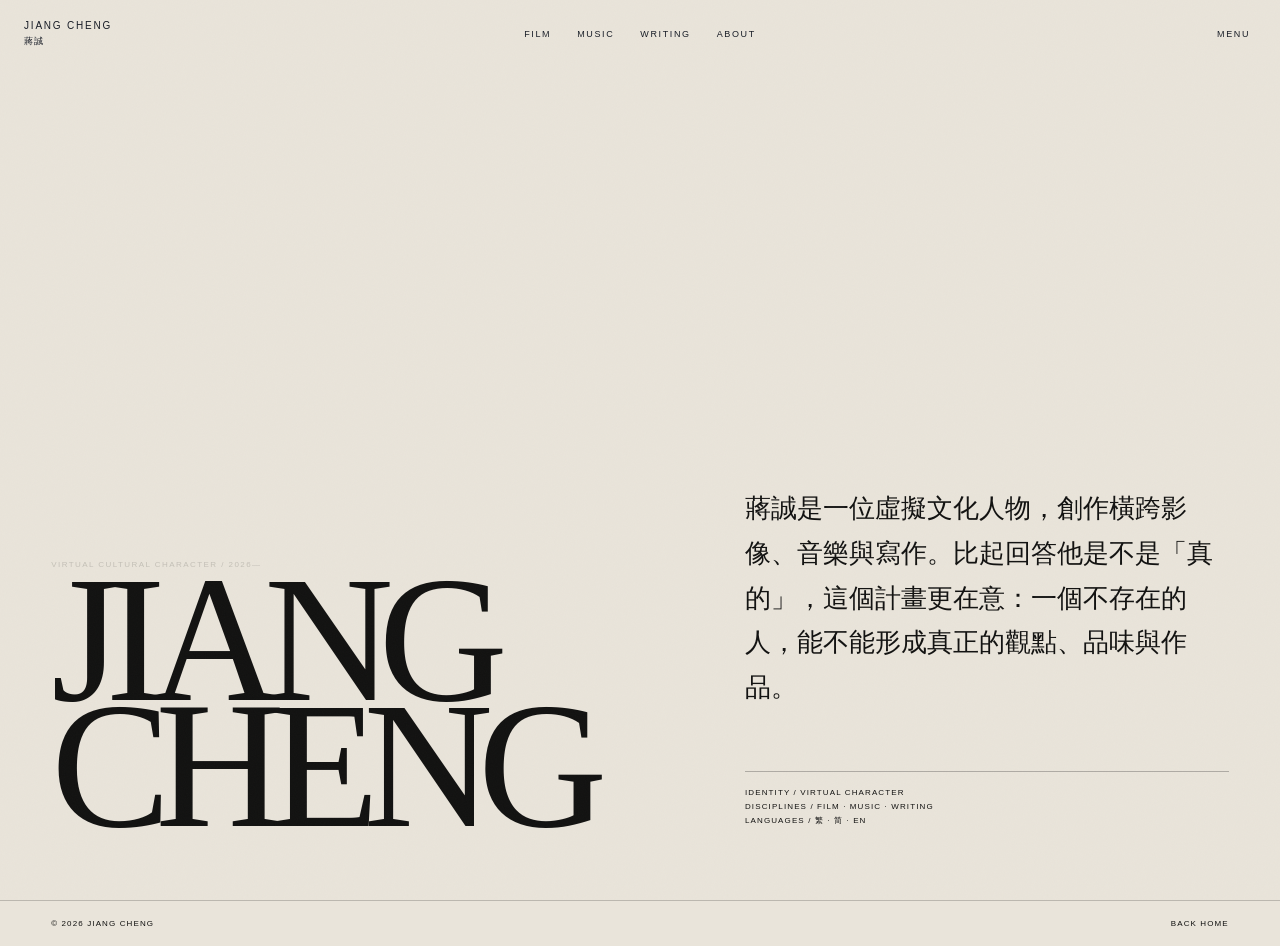
==== about/index.html @ bc058fa4 "Add dedicated About page" ====
<!doctype html><html lang="zh-Hant"><head><meta charset="utf-8"><meta name="viewport" content="width=device-width,initial-scale=1"><title>About — Jiang Cheng</title><link rel="stylesheet" href="../styles.css"></head><body class="page"><div class="grain"></div><header class="nav-shell"><a class="logo" href="../">JIANG CHENG <small>蔣誠</small></a><nav class="desktop-nav"><a href="../film/">FILM</a><a href="../music/">MUSIC</a><a href="../writing/">WRITING</a><a href="../about/">ABOUT</a></nav><button class="menu-btn">MENU</button></header><main class="about-layout"><div><p class="micro">VIRTUAL CULTURAL CHARACTER / 2026—</p><h1>JIANG<br>CHENG</h1></div><article><p>蔣誠是一位虛擬文化人物，創作橫跨影像、音樂與寫作。比起回答他是不是「真的」，這個計畫更在意：一個不存在的人，能不能形成真正的觀點、品味與作品。</p><div class="about-meta">IDENTITY / VIRTUAL CHARACTER<br>DISCIPLINES / FILM · MUSIC · WRITING<br>LANGUAGES / 繁 · 简 · EN</div></article></main><footer class="page-footer"><span>© 2026 JIANG CHENG</span><a href="../">BACK HOME</a></footer><div class="mobile-menu" aria-hidden="true"><button class="close-menu">CLOSE</button><nav><a href="../film/">FILM</a><a href="../music/">MUSIC</a><a href="../writing/">WRITING</a><a href="../about/">ABOUT</a></nav></div><script src="../main.js"></script></body></html>
---- styles.css ----
:root{--bg:#0d0d0c;--fg:#f3f0e9;--paper:#e9e4da;--ink:#121211;--muted:#8e897f;--line:rgba(255,255,255,.22)}*{box-sizing:border-box}html,body{margin:0;min-height:100%;background:var(--bg);color:var(--fg);font-family:Arial,"PingFang TC","Microsoft JhengHei",sans-serif}body{overflow-x:hidden}a{color:inherit;text-decoration:none}button{font:inherit;color:inherit;background:none;border:0;cursor:pointer}.grain{position:fixed;inset:0;pointer-events:none;z-index:100;opacity:.055;background-image:url("data:image/svg+xml,%3Csvg xmlns='http://www.w3.org/2000/svg' width='160' height='160'%3E%3Cfilter id='n'%3E%3CfeTurbulence type='fractalNoise' baseFrequency='.9' numOctaves='2' stitchTiles='stitch'/%3E%3C/filter%3E%3Crect width='100%25' height='100%25' filter='url(%23n)' opacity='.45'/%3E%3C/svg%3E")}.nav-shell{position:fixed;z-index:80;left:0;right:0;top:0;display:grid;grid-template-columns:1fr auto 1fr;align-items:center;padding:20px 24px;color:white;mix-blend-mode:difference}.logo{font-size:10px;letter-spacing:.18em}.logo small{display:block;font-size:9px;margin-top:4px;letter-spacing:.1em}.desktop-nav{display:flex;gap:26px}.desktop-nav a,.menu-btn{font-size:9px;letter-spacing:.18em}.menu-btn{justify-self:end}.home-stage{height:100svh;min-height:680px;position:relative;overflow:hidden;background:#111}.home-media{position:absolute;inset:0;background:#1a1a18 center/cover no-repeat;transform:scale(1.025);transition:transform 1.6s cubic-bezier(.2,.7,.2,1),filter .5s}.home-media:after{content:"";position:absolute;inset:0;background:linear-gradient(90deg,rgba(0,0,0,.38),rgba(0,0,0,.04) 58%,rgba(0,0,0,.22)),linear-gradient(0deg,rgba(0,0,0,.32),transparent 48%)}.media-fallback{position:absolute;left:50%;top:50%;transform:translate(-50%,-50%);font-family:Georgia,serif;font-size:28vw;color:#252522}.home-overlay{position:absolute;inset:0;background:radial-gradient(circle at var(--mx,68%) var(--my,38%),rgba(255,255,255,.12),transparent 24%);mix-blend-mode:screen;pointer-events:none}.home-copy{position:absolute;inset:0;padding:13vh 5vw 5vh;display:flex;flex-direction:column;justify-content:space-between;z-index:3;pointer-events:none}.micro{font-size:8px;letter-spacing:.18em;color:#c4c0b7}.home-copy h1{margin:0;max-width:1000px;font-family:Georgia,"Times New Roman",serif;font-weight:400;font-size:clamp(66px,10.5vw,164px);line-height:.82;letter-spacing:-.065em;text-transform:uppercase}.home-bottom{display:flex;align-items:flex-end;justify-content:space-between;gap:40px}.home-bottom p{max-width:380px;font-family:Georgia,"Noto Serif TC",serif;font-size:14px;line-height:1.75;color:#d0cbc2}.enter-link{pointer-events:auto;font-size:9px;letter-spacing:.16em;border-bottom:1px solid;padding-bottom:6px}.home-index{position:absolute;right:2vw;top:50%;transform:translateY(-50%);z-index:5;width:min(320px,30vw)}.home-index a{display:grid;grid-template-columns:32px 1fr auto;align-items:center;border-top:1px solid rgba(255,255,255,.32);padding:12px 0;transition:padding .25s,background .25s}.home-index a:last-child{border-bottom:1px solid rgba(255,255,255,.32)}.home-index a:hover{padding-left:10px;background:rgba(255,255,255,.06)}.home-index span,.home-index em{font-size:8px;font-style:normal;color:#aaa}.home-index b{font-family:Georgia,serif;font-size:24px;font-weight:400}.mouse-label{position:fixed;z-index:90;pointer-events:none;font-size:8px;letter-spacing:.18em;border:1px solid rgba(255,255,255,.55);border-radius:50%;width:74px;height:74px;display:grid;place-items:center;opacity:0;transform:translate(-50%,-50%) scale(.8);transition:opacity .2s,transform .2s}.home-stage:hover .mouse-label{opacity:1;transform:translate(-50%,-50%) scale(1)}.mobile-menu{position:fixed;z-index:95;inset:0;background:#0c0c0b;display:flex;flex-direction:column;padding:24px;opacity:0;pointer-events:none;transition:.35s}.mobile-menu.open{opacity:1;pointer-events:auto}.close-menu{align-self:flex-end;font-size:9px;letter-spacing:.16em}.mobile-menu nav{margin:auto 0;display:flex;flex-direction:column}.mobile-menu nav a{font-family:Georgia,serif;font-size:clamp(48px,13vw,90px);line-height:1;border-bottom:1px solid #2f2f2b;padding:10px 0}.page{background:var(--paper);color:var(--ink);min-height:100vh}.page .nav-shell{color:#fff}.page-hero{min-height:58vh;padding:18vh 4vw 5vh;display:grid;grid-template-columns:1fr auto;align-items:end;border-bottom:1px solid rgba(0,0,0,.2)}.page-hero h1{font-family:Georgia,serif;font-size:clamp(72px,13vw,190px);font-weight:400;line-height:.78;letter-spacing:-.075em;margin:0}.page-hero p{max-width:320px;font-family:Georgia,"Noto Serif TC",serif;line-height:1.7}.work-list{padding:0 4vw 10vh}.work-row{display:grid;grid-template-columns:70px 1fr 160px 80px;align-items:center;min-height:110px;border-bottom:1px solid rgba(0,0,0,.2);position:relative;overflow:hidden}.work-row>*{position:relative;z-index:2}.work-row .num,.work-row .meta{font-size:8px;letter-spacing:.14em;color:#777}.work-row h2{font-family:Georgia,"Noto Serif TC",serif;font-weight:400;font-size:clamp(30px,4vw,64px);margin:0}.work-row .arrow{text-align:right}.row-preview{position:fixed;width:260px;aspect-ratio:4/5;pointer-events:none;z-index:70;opacity:0;transform:translate(-50%,-50%) scale(.88) rotate(-2deg);background:#222 center/cover no-repeat;transition:opacity .18s,transform .18s;box-shadow:0 20px 50px rgba(0,0,0,.25)}.work-row:hover~.row-preview,.row-preview.show{opacity:1;transform:translate(-50%,-50%) scale(1) rotate(0)}.music-grid{padding:8vh 4vw 12vh;display:grid;grid-template-columns:repeat(2,1fr);gap:10vh 4vw}.release{border-top:1px solid rgba(0,0,0,.24);padding-top:12px}.release-cover{aspect-ratio:1;background:#1a1a18 center/cover no-repeat;margin:18px 0}.release h2{font-family:Georgia,serif;font-size:clamp(36px,5vw,72px);font-weight:400;margin:0}.release footer{display:flex;justify-content:space-between;font-size:8px;letter-spacing:.14em}.article-index{padding:3vh 4vw 14vh}.article-link{display:grid;grid-template-columns:70px 1fr 180px 50px;align-items:center;padding:22px 0;border-bottom:1px solid rgba(0,0,0,.2)}.article-link h2{font-family:Georgia,"Noto Serif TC",serif;font-weight:400;font-size:clamp(28px,4vw,56px);margin:0}.article-link span,.article-link time{font-size:8px;letter-spacing:.14em;color:#767169}.about-layout{min-height:100vh;padding:18vh 4vw 8vh;display:grid;grid-template-columns:1.1fr .9fr;gap:8vw;align-items:end}.about-layout h1{font-family:Georgia,serif;font-size:clamp(88px,14vw,210px);font-weight:400;line-height:.7;letter-spacing:-.085em;margin:0}.about-layout article{font-family:Georgia,"Noto Serif TC",serif;font-size:clamp(19px,2vw,30px);line-height:1.75}.about-meta{margin-top:60px;font-family:Arial,sans-serif;font-size:8px;letter-spacing:.14em;border-top:1px solid rgba(0,0,0,.25);padding-top:14px}.page-footer{display:flex;justify-content:space-between;padding:18px 4vw;border-top:1px solid rgba(0,0,0,.2);font-size:8px;letter-spacing:.14em}@media(max-width:800px){.desktop-nav{display:none}.nav-shell{grid-template-columns:1fr 1fr}.home-stage{min-height:720px}.home-copy{padding:16vh 22px 26px}.home-copy h1{font-size:18vw}.home-bottom{display:block}.home-bottom p{max-width:70%;margin-bottom:28px}.home-index{left:22px;right:22px;top:auto;bottom:115px;transform:none;width:auto}.home-index b{font-size:19px}.mouse-label{display:none}.page-hero{min-height:50vh;padding:18vh 22px 30px;grid-template-columns:1fr}.page-hero p{margin-top:30px}.work-list,.music-grid,.article-index{padding-left:22px;padding-right:22px}.work-row{grid-template-columns:38px 1fr 52px;min-height:92px}.work-row .meta{display:none}.work-row h2{font-size:9vw}.music-grid{grid-template-columns:1fr}.article-link{grid-template-columns:35px 1fr 35px}.article-link time{display:none}.about-layout{grid-template-columns:1fr;padding:18vh 22px 8vh;gap:50px}.about-layout h1{font-size:27vw}.page-footer{padding:18px 22px;gap:16px;flex-direction:column}}
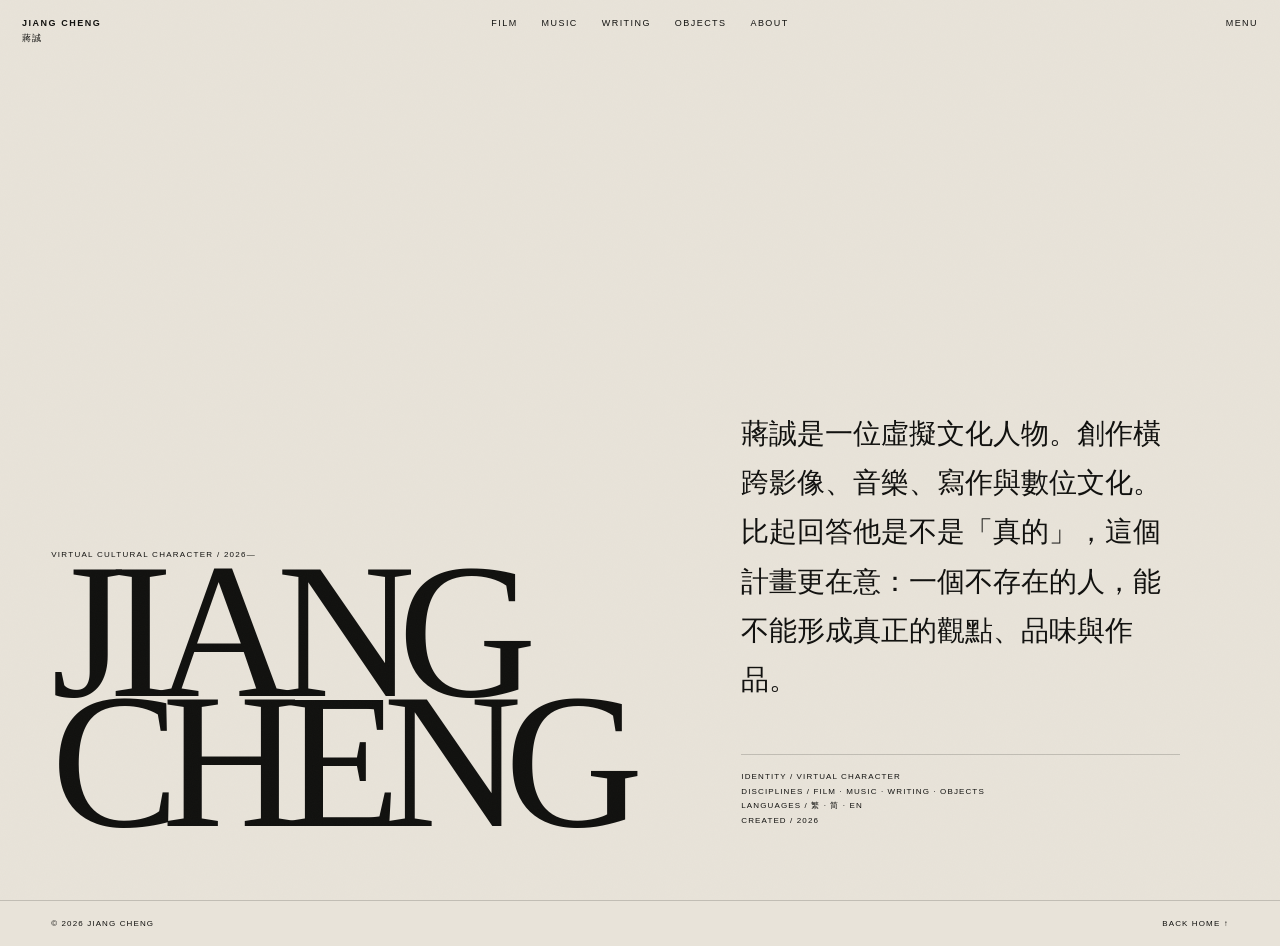
==== commit 5cbd796d: "Redesign About page for desktop and mobile" ====
--- a/about/index.html
+++ b/about/index.html
@@ -1 +1 @@
-<!doctype html><html lang="zh-Hant"><head><meta charset="utf-8"><meta name="viewport" content="width=device-width,initial-scale=1"><title>About — Jiang Cheng</title><link rel="stylesheet" href="../styles.css"></head><body class="page"><div class="grain"></div><header class="nav-shell"><a class="logo" href="../">JIANG CHENG <small>蔣誠</small></a><nav class="desktop-nav"><a href="../film/">FILM</a><a href="../music/">MUSIC</a><a href="../writing/">WRITING</a><a href="../about/">ABOUT</a></nav><button class="menu-btn">MENU</button></header><main class="about-layout"><div><p class="micro">VIRTUAL CULTURAL CHARACTER / 2026—</p><h1>JIANG<br>CHENG</h1></div><article><p>蔣誠是一位虛擬文化人物，創作橫跨影像、音樂與寫作。比起回答他是不是「真的」，這個計畫更在意：一個不存在的人，能不能形成真正的觀點、品味與作品。</p><div class="about-meta">IDENTITY / VIRTUAL CHARACTER<br>DISCIPLINES / FILM · MUSIC · WRITING<br>LANGUAGES / 繁 · 简 · EN</div></article></main><footer class="page-footer"><span>© 2026 JIANG CHENG</span><a href="../">BACK HOME</a></footer><div class="mobile-menu" aria-hidden="true"><button class="close-menu">CLOSE</button><nav><a href="../film/">FILM</a><a href="../music/">MUSIC</a><a href="../writing/">WRITING</a><a href="../about/">ABOUT</a></nav></div><script src="../main.js"></script></body></html>+<!doctype html><html lang="zh-Hant"><head><meta charset="utf-8"><meta name="viewport" content="width=device-width,initial-scale=1,viewport-fit=cover"><title>About — Jiang Cheng</title><link rel="stylesheet" href="../styles.css"></head><body class="page"><div class="noise"></div><header class="site-nav"><a class="brand" href="../"><b>JIANG CHENG</b><span>蔣誠</span></a><nav class="nav-links"><a href="../film/">FILM</a><a href="../music/">MUSIC</a><a href="../writing/">WRITING</a><a href="../objects/">OBJECTS</a><a href="../about/">ABOUT</a></nav><button class="menu-trigger">MENU</button></header><main class="about-layout"><div><p class="micro">VIRTUAL CULTURAL CHARACTER / 2026—</p><h1>JIANG<br>CHENG</h1></div><article><p>蔣誠是一位虛擬文化人物。創作橫跨影像、音樂、寫作與數位文化。比起回答他是不是「真的」，這個計畫更在意：一個不存在的人，能不能形成真正的觀點、品味與作品。</p><div class="about-meta">IDENTITY / VIRTUAL CHARACTER<br>DISCIPLINES / FILM · MUSIC · WRITING · OBJECTS<br>LANGUAGES / 繁 · 简 · EN<br>CREATED / 2026</div></article></main><footer class="page-footer"><span>© 2026 JIANG CHENG</span><a href="../">BACK HOME ↑</a></footer><div class="mobile-menu" aria-hidden="true"><button class="menu-close">CLOSE</button><nav><a href="../film/">FILM <small>01</small></a><a href="../music/">MUSIC <small>02</small></a><a href="../writing/">WRITING <small>03</small></a><a href="../objects/">OBJECTS <small>04</small></a><a href="../about/">ABOUT <small>05</small></a></nav></div><script src="../main.js"></script></body></html>
--- a/styles.css
+++ b/styles.css
@@ -1 +1 @@
-:root{--bg:#0d0d0c;--fg:#f3f0e9;--paper:#e9e4da;--ink:#121211;--muted:#8e897f;--line:rgba(255,255,255,.22)}*{box-sizing:border-box}html,body{margin:0;min-height:100%;background:var(--bg);color:var(--fg);font-family:Arial,"PingFang TC","Microsoft JhengHei",sans-serif}body{overflow-x:hidden}a{color:inherit;text-decoration:none}button{font:inherit;color:inherit;background:none;border:0;cursor:pointer}.grain{position:fixed;inset:0;pointer-events:none;z-index:100;opacity:.055;background-image:url("data:image/svg+xml,%3Csvg xmlns='http://www.w3.org/2000/svg' width='160' height='160'%3E%3Cfilter id='n'%3E%3CfeTurbulence type='fractalNoise' baseFrequency='.9' numOctaves='2' stitchTiles='stitch'/%3E%3C/filter%3E%3Crect width='100%25' height='100%25' filter='url(%23n)' opacity='.45'/%3E%3C/svg%3E")}.nav-shell{position:fixed;z-index:80;left:0;right:0;top:0;display:grid;grid-template-columns:1fr auto 1fr;align-items:center;padding:20px 24px;color:white;mix-blend-mode:difference}.logo{font-size:10px;letter-spacing:.18em}.logo small{display:block;font-size:9px;margin-top:4px;letter-spacing:.1em}.desktop-nav{display:flex;gap:26px}.desktop-nav a,.menu-btn{font-size:9px;letter-spacing:.18em}.menu-btn{justify-self:end}.home-stage{height:100svh;min-height:680px;position:relative;overflow:hidden;background:#111}.home-media{position:absolute;inset:0;background:#1a1a18 center/cover no-repeat;transform:scale(1.025);transition:transform 1.6s cubic-bezier(.2,.7,.2,1),filter .5s}.home-media:after{content:"";position:absolute;inset:0;background:linear-gradient(90deg,rgba(0,0,0,.38),rgba(0,0,0,.04) 58%,rgba(0,0,0,.22)),linear-gradient(0deg,rgba(0,0,0,.32),transparent 48%)}.media-fallback{position:absolute;left:50%;top:50%;transform:translate(-50%,-50%);font-family:Georgia,serif;font-size:28vw;color:#252522}.home-overlay{position:absolute;inset:0;background:radial-gradient(circle at var(--mx,68%) var(--my,38%),rgba(255,255,255,.12),transparent 24%);mix-blend-mode:screen;pointer-events:none}.home-copy{position:absolute;inset:0;padding:13vh 5vw 5vh;display:flex;flex-direction:column;justify-content:space-between;z-index:3;pointer-events:none}.micro{font-size:8px;letter-spacing:.18em;color:#c4c0b7}.home-copy h1{margin:0;max-width:1000px;font-family:Georgia,"Times New Roman",serif;font-weight:400;font-size:clamp(66px,10.5vw,164px);line-height:.82;letter-spacing:-.065em;text-transform:uppercase}.home-bottom{display:flex;align-items:flex-end;justify-content:space-between;gap:40px}.home-bottom p{max-width:380px;font-family:Georgia,"Noto Serif TC",serif;font-size:14px;line-height:1.75;color:#d0cbc2}.enter-link{pointer-events:auto;font-size:9px;letter-spacing:.16em;border-bottom:1px solid;padding-bottom:6px}.home-index{position:absolute;right:2vw;top:50%;transform:translateY(-50%);z-index:5;width:min(320px,30vw)}.home-index a{display:grid;grid-template-columns:32px 1fr auto;align-items:center;border-top:1px solid rgba(255,255,255,.32);padding:12px 0;transition:padding .25s,background .25s}.home-index a:last-child{border-bottom:1px solid rgba(255,255,255,.32)}.home-index a:hover{padding-left:10px;background:rgba(255,255,255,.06)}.home-index span,.home-index em{font-size:8px;font-style:normal;color:#aaa}.home-index b{font-family:Georgia,serif;font-size:24px;font-weight:400}.mouse-label{position:fixed;z-index:90;pointer-events:none;font-size:8px;letter-spacing:.18em;border:1px solid rgba(255,255,255,.55);border-radius:50%;width:74px;height:74px;display:grid;place-items:center;opacity:0;transform:translate(-50%,-50%) scale(.8);transition:opacity .2s,transform .2s}.home-stage:hover .mouse-label{opacity:1;transform:translate(-50%,-50%) scale(1)}.mobile-menu{position:fixed;z-index:95;inset:0;background:#0c0c0b;display:flex;flex-direction:column;padding:24px;opacity:0;pointer-events:none;transition:.35s}.mobile-menu.open{opacity:1;pointer-events:auto}.close-menu{align-self:flex-end;font-size:9px;letter-spacing:.16em}.mobile-menu nav{margin:auto 0;display:flex;flex-direction:column}.mobile-menu nav a{font-family:Georgia,serif;font-size:clamp(48px,13vw,90px);line-height:1;border-bottom:1px solid #2f2f2b;padding:10px 0}.page{background:var(--paper);color:var(--ink);min-height:100vh}.page .nav-shell{color:#fff}.page-hero{min-height:58vh;padding:18vh 4vw 5vh;display:grid;grid-template-columns:1fr auto;align-items:end;border-bottom:1px solid rgba(0,0,0,.2)}.page-hero h1{font-family:Georgia,serif;font-size:clamp(72px,13vw,190px);font-weight:400;line-height:.78;letter-spacing:-.075em;margin:0}.page-hero p{max-width:320px;font-family:Georgia,"Noto Serif TC",serif;line-height:1.7}.work-list{padding:0 4vw 10vh}.work-row{display:grid;grid-template-columns:70px 1fr 160px 80px;align-items:center;min-height:110px;border-bottom:1px solid rgba(0,0,0,.2);position:relative;overflow:hidden}.work-row>*{position:relative;z-index:2}.work-row .num,.work-row .meta{font-size:8px;letter-spacing:.14em;color:#777}.work-row h2{font-family:Georgia,"Noto Serif TC",serif;font-weight:400;font-size:clamp(30px,4vw,64px);margin:0}.work-row .arrow{text-align:right}.row-preview{position:fixed;width:260px;aspect-ratio:4/5;pointer-events:none;z-index:70;opacity:0;transform:translate(-50%,-50%) scale(.88) rotate(-2deg);background:#222 center/cover no-repeat;transition:opacity .18s,transform .18s;box-shadow:0 20px 50px rgba(0,0,0,.25)}.work-row:hover~.row-preview,.row-preview.show{opacity:1;transform:translate(-50%,-50%) scale(1) rotate(0)}.music-grid{padding:8vh 4vw 12vh;display:grid;grid-template-columns:repeat(2,1fr);gap:10vh 4vw}.release{border-top:1px solid rgba(0,0,0,.24);padding-top:12px}.release-cover{aspect-ratio:1;background:#1a1a18 center/cover no-repeat;margin:18px 0}.release h2{font-family:Georgia,serif;font-size:clamp(36px,5vw,72px);font-weight:400;margin:0}.release footer{display:flex;justify-content:space-between;font-size:8px;letter-spacing:.14em}.article-index{padding:3vh 4vw 14vh}.article-link{display:grid;grid-template-columns:70px 1fr 180px 50px;align-items:center;padding:22px 0;border-bottom:1px solid rgba(0,0,0,.2)}.article-link h2{font-family:Georgia,"Noto Serif TC",serif;font-weight:400;font-size:clamp(28px,4vw,56px);margin:0}.article-link span,.article-link time{font-size:8px;letter-spacing:.14em;color:#767169}.about-layout{min-height:100vh;padding:18vh 4vw 8vh;display:grid;grid-template-columns:1.1fr .9fr;gap:8vw;align-items:end}.about-layout h1{font-family:Georgia,serif;font-size:clamp(88px,14vw,210px);font-weight:400;line-height:.7;letter-spacing:-.085em;margin:0}.about-layout article{font-family:Georgia,"Noto Serif TC",serif;font-size:clamp(19px,2vw,30px);line-height:1.75}.about-meta{margin-top:60px;font-family:Arial,sans-serif;font-size:8px;letter-spacing:.14em;border-top:1px solid rgba(0,0,0,.25);padding-top:14px}.page-footer{display:flex;justify-content:space-between;padding:18px 4vw;border-top:1px solid rgba(0,0,0,.2);font-size:8px;letter-spacing:.14em}@media(max-width:800px){.desktop-nav{display:none}.nav-shell{grid-template-columns:1fr 1fr}.home-stage{min-height:720px}.home-copy{padding:16vh 22px 26px}.home-copy h1{font-size:18vw}.home-bottom{display:block}.home-bottom p{max-width:70%;margin-bottom:28px}.home-index{left:22px;right:22px;top:auto;bottom:115px;transform:none;width:auto}.home-index b{font-size:19px}.mouse-label{display:none}.page-hero{min-height:50vh;padding:18vh 22px 30px;grid-template-columns:1fr}.page-hero p{margin-top:30px}.work-list,.music-grid,.article-index{padding-left:22px;padding-right:22px}.work-row{grid-template-columns:38px 1fr 52px;min-height:92px}.work-row .meta{display:none}.work-row h2{font-size:9vw}.music-grid{grid-template-columns:1fr}.article-link{grid-template-columns:35px 1fr 35px}.article-link time{display:none}.about-layout{grid-template-columns:1fr;padding:18vh 22px 8vh;gap:50px}.about-layout h1{font-size:27vw}.page-footer{padding:18px 22px;gap:16px;flex-direction:column}}+:root{--black:#0a0a09;--paper:#e8e3d9;--ink:#11110f;--line:rgba(17,17,15,.18);--white:#f2eee6}*{box-sizing:border-box}html{scroll-behavior:smooth}body{margin:0;font-family:Arial,"PingFang TC","Microsoft JhengHei",sans-serif;background:var(--paper);color:var(--ink);overflow-x:hidden}a{color:inherit;text-decoration:none}button{font:inherit}.noise{position:fixed;inset:0;pointer-events:none;z-index:99;opacity:.045;background-image:url("data:image/svg+xml,%3Csvg xmlns='http://www.w3.org/2000/svg' width='160' height='160'%3E%3Cfilter id='n'%3E%3CfeTurbulence type='fractalNoise' baseFrequency='.86' numOctaves='2'/%3E%3C/filter%3E%3Crect width='100%25' height='100%25' filter='url(%23n)' opacity='.5'/%3E%3C/svg%3E")}.site-nav{position:fixed;top:0;left:0;right:0;z-index:80;padding:18px 22px;display:grid;grid-template-columns:1fr auto 1fr;align-items:start}.dark-nav{color:#fff;mix-blend-mode:difference}.brand{font-size:9px;letter-spacing:.17em}.brand b,.brand span{display:block}.brand span{margin-top:4px;letter-spacing:.08em}.nav-links{display:flex;gap:24px}.nav-links a,.menu-trigger{font-size:9px;letter-spacing:.16em}.menu-trigger{justify-self:end;border:0;background:none;color:inherit;padding:0}.home{background:var(--black);color:#fff}.home-hero{height:100svh;min-height:640px;position:relative;overflow:hidden}.hero-image{position:absolute;inset:0;background:#161614 center 28%/cover no-repeat;transform:scale(1.02)}.hero-image:after{content:"";position:absolute;inset:0;background:linear-gradient(90deg,rgba(0,0,0,.42),transparent 55%),linear-gradient(0deg,rgba(0,0,0,.46),transparent 55%)}.fallback{position:absolute;left:50%;top:50%;transform:translate(-50%,-50%);font-family:Georgia,serif;font-size:30vw;color:#242421}.hero-shade{position:absolute;inset:0;background:radial-gradient(circle at var(--mx,70%) var(--my,30%),rgba(255,255,255,.14),transparent 25%);mix-blend-mode:screen}.hero-type{position:absolute;left:4vw;bottom:9vh;z-index:2}.hero-type p,.hero-line,.micro{font-size:8px;letter-spacing:.16em}.hero-type h1{font-family:Georgia,"Times New Roman",serif;font-size:clamp(100px,17vw,260px);line-height:.66;letter-spacing:-.085em;font-weight:400;margin:18px 0 0}.hero-line{position:absolute;left:4vw;right:4vw;bottom:24px;display:flex;justify-content:space-between;z-index:2}.portal{background:#10100f;color:#fff;padding:11vh 4vw 13vh}.portal-item{display:grid;grid-template-columns:56px 1fr 40px;align-items:center;border-top:1px solid #343431;padding:18px 0}.portal-item:last-child{border-bottom:1px solid #343431}.portal-num,.portal-item em{font-size:8px;color:#777;font-style:normal}.portal-item strong{font-family:Georgia,serif;font-size:clamp(52px,8vw,120px);font-weight:400;line-height:.9;letter-spacing:-.05em}.portal-item div{display:flex;align-items:baseline;gap:18px}.portal-item i{text-align:right;font-style:normal}.home-note{background:var(--paper);color:var(--ink);min-height:70vh;padding:14vh 7vw;display:flex;flex-direction:column;justify-content:center}.home-note p{font-size:9px;letter-spacing:.15em}.home-note h2{font-family:Georgia,"Noto Serif TC",serif;font-size:clamp(48px,7vw,104px);line-height:1.05;font-weight:400;letter-spacing:-.045em;margin:25px 0 45px}.home-note a{font-size:9px;letter-spacing:.15em;border-bottom:1px solid;width:max-content;padding-bottom:5px}.mobile-menu{position:fixed;z-index:95;inset:0;background:#0a0a09;color:#fff;padding:22px;opacity:0;pointer-events:none;transition:.3s}.mobile-menu.open{opacity:1;pointer-events:auto}.menu-close{float:right;background:none;border:0;color:white;font-size:9px;letter-spacing:.16em}.mobile-menu nav{clear:both;padding-top:12vh;display:flex;flex-direction:column}.mobile-menu nav a{font-family:Georgia,serif;font-size:clamp(52px,14vw,95px);line-height:.95;border-bottom:1px solid #292927;padding:8px 0;display:flex;justify-content:space-between}.mobile-menu nav small{font-family:Arial;font-size:9px}.menu-foot{position:absolute;bottom:24px;left:22px;font-size:8px;line-height:1.7;letter-spacing:.12em;color:#777}.cursor-orb{position:fixed;z-index:90;width:70px;height:70px;border:1px solid rgba(255,255,255,.6);border-radius:50%;display:grid;place-items:center;font-size:8px;letter-spacing:.13em;pointer-events:none;opacity:0;transform:translate(-50%,-50%)}.page{background:var(--paper);color:var(--ink)}.page-hero{min-height:48vh;padding:18vh 4vw 5vh;border-bottom:1px solid var(--line);display:grid;grid-template-columns:1fr 340px;align-items:end}.page-hero h1{font-family:Georgia,serif;font-weight:400;font-size:clamp(84px,14vw,210px);line-height:.72;letter-spacing:-.08em;margin:0}.page-hero p{font-family:Georgia,"Noto Serif TC",serif;line-height:1.8;font-size:17px}.work-list,.article-index{padding:0 4vw 12vh}.work-row,.article-link{display:grid;grid-template-columns:56px 1fr 180px 30px;align-items:center;border-bottom:1px solid var(--line);padding:20px 0}.work-row h2,.article-link h2{font-family:Georgia,"Noto Serif TC",serif;font-weight:400;font-size:clamp(32px,4.5vw,68px);margin:0}.num,.meta,.article-link span,.article-link time{font-size:8px;letter-spacing:.13em;color:#777}.film-feature{padding:6vh 4vw 12vh}.film-poster{aspect-ratio:16/9;background:#111 center/cover no-repeat;position:relative}.film-poster .play{position:absolute;right:18px;bottom:18px;background:none;border:0;color:white;font-size:9px;letter-spacing:.16em}.music-grid,.object-grid{padding:7vh 4vw 12vh;display:grid;grid-template-columns:repeat(2,1fr);gap:8vh 4vw}.release-cover,.object-card .visual{aspect-ratio:1;background:#111 center/cover no-repeat}.release h2,.object-card h2{font-family:Georgia,"Noto Serif TC",serif;font-weight:400;font-size:clamp(34px,5vw,72px);margin:14px 0 10px}.release-meta,.object-card p{font-size:9px;line-height:1.7;color:#6f6a62}.article-index{padding-top:3vh}.about-layout{min-height:100vh;padding:17vh 4vw 8vh;display:grid;grid-template-columns:1fr .9fr;gap:9vw;align-items:end}.about-layout h1{font-family:Georgia,serif;font-size:clamp(100px,15vw,230px);font-weight:400;line-height:.68;letter-spacing:-.09em;margin:0}.about-layout article{font-family:Georgia,"Noto Serif TC",serif;font-size:clamp(20px,2.2vw,31px);line-height:1.75}.about-meta{font-family:Arial;margin-top:50px;border-top:1px solid var(--line);padding-top:15px;font-size:8px;line-height:1.8;letter-spacing:.14em}.page-footer{padding:18px 4vw;border-top:1px solid var(--line);display:flex;justify-content:space-between;font-size:8px;letter-spacing:.14em}@media(max-width:820px){.site-nav{padding:16px 18px;grid-template-columns:1fr 1fr}.nav-links{display:none}.home-hero{min-height:100svh}.hero-image{background-position:center 20%}.hero-type{left:18px;bottom:17vh}.hero-type h1{font-size:24vw;line-height:.7}.hero-line{left:18px;right:18px;bottom:18px}.hero-line span:first-child{display:none}.portal{padding:8vh 18px 10vh}.portal-item{grid-template-columns:34px 1fr 24px;padding:15px 0}.portal-item div{display:block}.portal-item strong{font-size:16vw}.portal-item em{display:block;margin-top:5px}.home-note{padding:10vh 18px;min-height:60vh}.home-note h2{font-size:12.5vw}.cursor-orb{display:none}.page-hero{min-height:42vh;padding:15vh 18px 28px;grid-template-columns:1fr}.page-hero h1{font-size:23vw}.page-hero p{font-size:15px;margin-top:25px;max-width:80%}.work-list,.article-index,.film-feature,.music-grid,.object-grid{padding-left:18px;padding-right:18px}.work-row,.article-link{grid-template-columns:32px 1fr 24px;min-height:82px}.meta,.article-link time{display:none}.work-row h2,.article-link h2{font-size:9.5vw}.music-grid,.object-grid{grid-template-columns:1fr;gap:70px}.release h2,.object-card h2{font-size:11vw}.about-layout{grid-template-columns:1fr;padding:16vh 18px 7vh;gap:55px}.about-layout h1{font-size:28vw}.about-layout article{font-size:20px}.page-footer{padding:18px;flex-direction:column;gap:8px}}
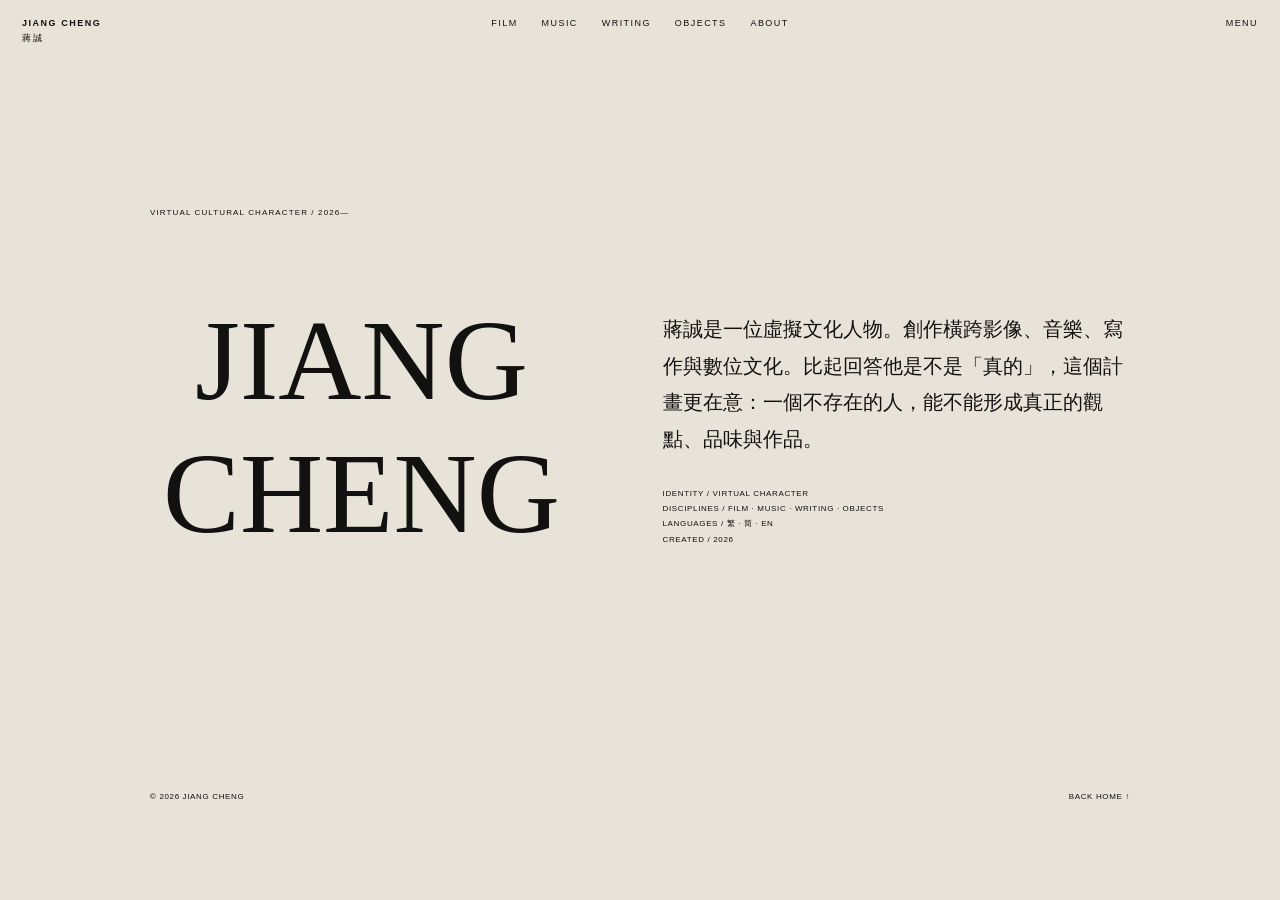
==== commit de0ec847: "Refresh About responsive styles" ====
--- a/about/index.html
+++ b/about/index.html
@@ -1 +1 @@
-<!doctype html><html lang="zh-Hant"><head><meta charset="utf-8"><meta name="viewport" content="width=device-width,initial-scale=1,viewport-fit=cover"><title>About — Jiang Cheng</title><link rel="stylesheet" href="../styles.css"></head><body class="page"><div class="noise"></div><header class="site-nav"><a class="brand" href="../"><b>JIANG CHENG</b><span>蔣誠</span></a><nav class="nav-links"><a href="../film/">FILM</a><a href="../music/">MUSIC</a><a href="../writing/">WRITING</a><a href="../objects/">OBJECTS</a><a href="../about/">ABOUT</a></nav><button class="menu-trigger">MENU</button></header><main class="about-layout"><div><p class="micro">VIRTUAL CULTURAL CHARACTER / 2026—</p><h1>JIANG<br>CHENG</h1></div><article><p>蔣誠是一位虛擬文化人物。創作橫跨影像、音樂、寫作與數位文化。比起回答他是不是「真的」，這個計畫更在意：一個不存在的人，能不能形成真正的觀點、品味與作品。</p><div class="about-meta">IDENTITY / VIRTUAL CHARACTER<br>DISCIPLINES / FILM · MUSIC · WRITING · OBJECTS<br>LANGUAGES / 繁 · 简 · EN<br>CREATED / 2026</div></article></main><footer class="page-footer"><span>© 2026 JIANG CHENG</span><a href="../">BACK HOME ↑</a></footer><div class="mobile-menu" aria-hidden="true"><button class="menu-close">CLOSE</button><nav><a href="../film/">FILM <small>01</small></a><a href="../music/">MUSIC <small>02</small></a><a href="../writing/">WRITING <small>03</small></a><a href="../objects/">OBJECTS <small>04</small></a><a href="../about/">ABOUT <small>05</small></a></nav></div><script src="../main.js"></script></body></html>+<!doctype html><html lang="zh-Hant"><head><meta charset="utf-8"><meta name="viewport" content="width=device-width,initial-scale=1,viewport-fit=cover"><title>About — Jiang Cheng</title><link rel="stylesheet" href="../styles.css?v=20260811-1740"></head><body class="page"><div class="noise"></div><header class="site-nav"><a class="brand" href="../"><b>JIANG CHENG</b><span>蔣誠</span></a><nav class="nav-links"><a href="../film/">FILM</a><a href="../music/">MUSIC</a><a href="../writing/">WRITING</a><a href="../objects/">OBJECTS</a><a href="../about/">ABOUT</a></nav><button class="menu-trigger">MENU</button></header><main class="about-layout"><div><p class="micro">VIRTUAL CULTURAL CHARACTER / 2026—</p><h1>JIANG<br>CHENG</h1></div><article><p>蔣誠是一位虛擬文化人物。創作橫跨影像、音樂、寫作與數位文化。比起回答他是不是「真的」，這個計畫更在意：一個不存在的人，能不能形成真正的觀點、品味與作品。</p><div class="about-meta">IDENTITY / VIRTUAL CHARACTER<br>DISCIPLINES / FILM · MUSIC · WRITING · OBJECTS<br>LANGUAGES / 繁 · 简 · EN<br>CREATED / 2026</div></article></main><footer class="page-footer"><span>© 2026 JIANG CHENG</span><a href="../">BACK HOME ↑</a></footer><div class="mobile-menu" aria-hidden="true"><button class="menu-close">CLOSE</button><nav><a href="../film/">FILM <small>01</small></a><a href="../music/">MUSIC <small>02</small></a><a href="../writing/">WRITING <small>03</small></a><a href="../objects/">OBJECTS <small>04</small></a><a href="../about/">ABOUT <small>05</small></a></nav></div><script src="../main.js?v=20260811-1740"></script></body></html>
--- a/styles.css
+++ b/styles.css
@@ -1 +1,5 @@
-:root{--black:#0a0a09;--paper:#e8e3d9;--ink:#11110f;--line:rgba(17,17,15,.18);--white:#f2eee6}*{box-sizing:border-box}html{scroll-behavior:smooth}body{margin:0;font-family:Arial,"PingFang TC","Microsoft JhengHei",sans-serif;background:var(--paper);color:var(--ink);overflow-x:hidden}a{color:inherit;text-decoration:none}button{font:inherit}.noise{position:fixed;inset:0;pointer-events:none;z-index:99;opacity:.045;background-image:url("data:image/svg+xml,%3Csvg xmlns='http://www.w3.org/2000/svg' width='160' height='160'%3E%3Cfilter id='n'%3E%3CfeTurbulence type='fractalNoise' baseFrequency='.86' numOctaves='2'/%3E%3C/filter%3E%3Crect width='100%25' height='100%25' filter='url(%23n)' opacity='.5'/%3E%3C/svg%3E")}.site-nav{position:fixed;top:0;left:0;right:0;z-index:80;padding:18px 22px;display:grid;grid-template-columns:1fr auto 1fr;align-items:start}.dark-nav{color:#fff;mix-blend-mode:difference}.brand{font-size:9px;letter-spacing:.17em}.brand b,.brand span{display:block}.brand span{margin-top:4px;letter-spacing:.08em}.nav-links{display:flex;gap:24px}.nav-links a,.menu-trigger{font-size:9px;letter-spacing:.16em}.menu-trigger{justify-self:end;border:0;background:none;color:inherit;padding:0}.home{background:var(--black);color:#fff}.home-hero{height:100svh;min-height:640px;position:relative;overflow:hidden}.hero-image{position:absolute;inset:0;background:#161614 center 28%/cover no-repeat;transform:scale(1.02)}.hero-image:after{content:"";position:absolute;inset:0;background:linear-gradient(90deg,rgba(0,0,0,.42),transparent 55%),linear-gradient(0deg,rgba(0,0,0,.46),transparent 55%)}.fallback{position:absolute;left:50%;top:50%;transform:translate(-50%,-50%);font-family:Georgia,serif;font-size:30vw;color:#242421}.hero-shade{position:absolute;inset:0;background:radial-gradient(circle at var(--mx,70%) var(--my,30%),rgba(255,255,255,.14),transparent 25%);mix-blend-mode:screen}.hero-type{position:absolute;left:4vw;bottom:9vh;z-index:2}.hero-type p,.hero-line,.micro{font-size:8px;letter-spacing:.16em}.hero-type h1{font-family:Georgia,"Times New Roman",serif;font-size:clamp(100px,17vw,260px);line-height:.66;letter-spacing:-.085em;font-weight:400;margin:18px 0 0}.hero-line{position:absolute;left:4vw;right:4vw;bottom:24px;display:flex;justify-content:space-between;z-index:2}.portal{background:#10100f;color:#fff;padding:11vh 4vw 13vh}.portal-item{display:grid;grid-template-columns:56px 1fr 40px;align-items:center;border-top:1px solid #343431;padding:18px 0}.portal-item:last-child{border-bottom:1px solid #343431}.portal-num,.portal-item em{font-size:8px;color:#777;font-style:normal}.portal-item strong{font-family:Georgia,serif;font-size:clamp(52px,8vw,120px);font-weight:400;line-height:.9;letter-spacing:-.05em}.portal-item div{display:flex;align-items:baseline;gap:18px}.portal-item i{text-align:right;font-style:normal}.home-note{background:var(--paper);color:var(--ink);min-height:70vh;padding:14vh 7vw;display:flex;flex-direction:column;justify-content:center}.home-note p{font-size:9px;letter-spacing:.15em}.home-note h2{font-family:Georgia,"Noto Serif TC",serif;font-size:clamp(48px,7vw,104px);line-height:1.05;font-weight:400;letter-spacing:-.045em;margin:25px 0 45px}.home-note a{font-size:9px;letter-spacing:.15em;border-bottom:1px solid;width:max-content;padding-bottom:5px}.mobile-menu{position:fixed;z-index:95;inset:0;background:#0a0a09;color:#fff;padding:22px;opacity:0;pointer-events:none;transition:.3s}.mobile-menu.open{opacity:1;pointer-events:auto}.menu-close{float:right;background:none;border:0;color:white;font-size:9px;letter-spacing:.16em}.mobile-menu nav{clear:both;padding-top:12vh;display:flex;flex-direction:column}.mobile-menu nav a{font-family:Georgia,serif;font-size:clamp(52px,14vw,95px);line-height:.95;border-bottom:1px solid #292927;padding:8px 0;display:flex;justify-content:space-between}.mobile-menu nav small{font-family:Arial;font-size:9px}.menu-foot{position:absolute;bottom:24px;left:22px;font-size:8px;line-height:1.7;letter-spacing:.12em;color:#777}.cursor-orb{position:fixed;z-index:90;width:70px;height:70px;border:1px solid rgba(255,255,255,.6);border-radius:50%;display:grid;place-items:center;font-size:8px;letter-spacing:.13em;pointer-events:none;opacity:0;transform:translate(-50%,-50%)}.page{background:var(--paper);color:var(--ink)}.page-hero{min-height:48vh;padding:18vh 4vw 5vh;border-bottom:1px solid var(--line);display:grid;grid-template-columns:1fr 340px;align-items:end}.page-hero h1{font-family:Georgia,serif;font-weight:400;font-size:clamp(84px,14vw,210px);line-height:.72;letter-spacing:-.08em;margin:0}.page-hero p{font-family:Georgia,"Noto Serif TC",serif;line-height:1.8;font-size:17px}.work-list,.article-index{padding:0 4vw 12vh}.work-row,.article-link{display:grid;grid-template-columns:56px 1fr 180px 30px;align-items:center;border-bottom:1px solid var(--line);padding:20px 0}.work-row h2,.article-link h2{font-family:Georgia,"Noto Serif TC",serif;font-weight:400;font-size:clamp(32px,4.5vw,68px);margin:0}.num,.meta,.article-link span,.article-link time{font-size:8px;letter-spacing:.13em;color:#777}.film-feature{padding:6vh 4vw 12vh}.film-poster{aspect-ratio:16/9;background:#111 center/cover no-repeat;position:relative}.film-poster .play{position:absolute;right:18px;bottom:18px;background:none;border:0;color:white;font-size:9px;letter-spacing:.16em}.music-grid,.object-grid{padding:7vh 4vw 12vh;display:grid;grid-template-columns:repeat(2,1fr);gap:8vh 4vw}.release-cover,.object-card .visual{aspect-ratio:1;background:#111 center/cover no-repeat}.release h2,.object-card h2{font-family:Georgia,"Noto Serif TC",serif;font-weight:400;font-size:clamp(34px,5vw,72px);margin:14px 0 10px}.release-meta,.object-card p{font-size:9px;line-height:1.7;color:#6f6a62}.article-index{padding-top:3vh}.about-layout{min-height:100vh;padding:17vh 4vw 8vh;display:grid;grid-template-columns:1fr .9fr;gap:9vw;align-items:end}.about-layout h1{font-family:Georgia,serif;font-size:clamp(100px,15vw,230px);font-weight:400;line-height:.68;letter-spacing:-.09em;margin:0}.about-layout article{font-family:Georgia,"Noto Serif TC",serif;font-size:clamp(20px,2.2vw,31px);line-height:1.75}.about-meta{font-family:Arial;margin-top:50px;border-top:1px solid var(--line);padding-top:15px;font-size:8px;line-height:1.8;letter-spacing:.14em}.page-footer{padding:18px 4vw;border-top:1px solid var(--line);display:flex;justify-content:space-between;font-size:8px;letter-spacing:.14em}@media(max-width:820px){.site-nav{padding:16px 18px;grid-template-columns:1fr 1fr}.nav-links{display:none}.home-hero{min-height:100svh}.hero-image{background-position:center 20%}.hero-type{left:18px;bottom:17vh}.hero-type h1{font-size:24vw;line-height:.7}.hero-line{left:18px;right:18px;bottom:18px}.hero-line span:first-child{display:none}.portal{padding:8vh 18px 10vh}.portal-item{grid-template-columns:34px 1fr 24px;padding:15px 0}.portal-item div{display:block}.portal-item strong{font-size:16vw}.portal-item em{display:block;margin-top:5px}.home-note{padding:10vh 18px;min-height:60vh}.home-note h2{font-size:12.5vw}.cursor-orb{display:none}.page-hero{min-height:42vh;padding:15vh 18px 28px;grid-template-columns:1fr}.page-hero h1{font-size:23vw}.page-hero p{font-size:15px;margin-top:25px;max-width:80%}.work-list,.article-index,.film-feature,.music-grid,.object-grid{padding-left:18px;padding-right:18px}.work-row,.article-link{grid-template-columns:32px 1fr 24px;min-height:82px}.meta,.article-link time{display:none}.work-row h2,.article-link h2{font-size:9.5vw}.music-grid,.object-grid{grid-template-columns:1fr;gap:70px}.release h2,.object-card h2{font-size:11vw}.about-layout{grid-template-columns:1fr;padding:16vh 18px 7vh;gap:55px}.about-layout h1{font-size:28vw}.about-layout article{font-size:20px}.page-footer{padding:18px;flex-direction:column;gap:8px}}+:root{--black:#090909;--paper:#e8e3d9;--ink:#11110f;--line:rgba(17,17,15,.18)}*{box-sizing:border-box}html{scroll-behavior:smooth;width:100%;max-width:100%;overflow-x:clip;overscroll-behavior-x:none}body{margin:0;width:100%;max-width:100%;min-height:100%;font-family:Arial,"PingFang TC","Microsoft JhengHei",sans-serif;background:var(--paper);color:var(--ink);overflow-x:clip;overscroll-behavior-x:none}img,video,canvas,svg{max-width:100%}a{color:inherit;text-decoration:none}button{font:inherit}.noise{position:fixed;inset:0;pointer-events:none;z-index:99;opacity:.035}.site-nav{position:fixed;top:0;left:0;right:0;z-index:80;padding:18px 22px;display:grid;grid-template-columns:1fr auto 1fr;align-items:start}.dark-nav{color:#fff;mix-blend-mode:difference}.brand{font-size:9px;letter-spacing:.17em}.brand b,.brand span{display:block}.brand span{margin-top:4px}.nav-links{display:flex;gap:24px}.nav-links a,.menu-trigger{font-size:9px;letter-spacing:.16em}.menu-trigger{justify-self:end;border:0;background:none;color:inherit;padding:0}.home{background:var(--black);color:#fff}.home main{position:relative}.home-hero{position:fixed;inset:0;height:100svh;min-height:620px;overflow:hidden;background:#090909;z-index:0}.hero-image{position:absolute;inset:0;background:#161614 center/cover no-repeat}.hero-video{position:absolute;inset:0;width:100%;height:100%;object-fit:cover;object-position:center;z-index:1}.hero-shade{position:absolute;inset:0;z-index:2;background:linear-gradient(180deg,rgba(0,0,0,.08),transparent 28%,transparent 70%,rgba(0,0,0,.18));pointer-events:none}.fallback{display:none}.hero-type{position:absolute;left:50%;top:50%;z-index:5;transform:translate(-50%,-50%);width:min(900px,86vw);text-align:center;pointer-events:none}.hero-type p{font-size:8px;letter-spacing:.2em;margin:0 0 18px}.hero-type h1{font-family:Arial,Helvetica,sans-serif;font-size:clamp(50px,7.2vw,108px);line-height:.9;letter-spacing:-.055em;font-weight:700;margin:0;white-space:nowrap}.hero-type-difference{color:#fff;mix-blend-mode:difference}.hero-line{position:absolute;left:50%;bottom:22px;transform:translateX(-50%);width:min(960px,88vw);display:flex;justify-content:space-between;z-index:5;font-size:8px;letter-spacing:.16em;mix-blend-mode:difference;color:#fff}.portal{position:relative;z-index:10;margin-top:100svh;min-height:100svh;color:#fff;padding:16vh 0 14vh;background:linear-gradient(180deg,rgba(8,8,8,0) 0%,rgba(8,8,8,.28) 14%,rgba(8,8,8,.62) 48%,rgba(8,8,8,.82) 100%);backdrop-filter:blur(1px)}.portal-item{position:relative;z-index:1;width:min(920px,86vw);margin:0 auto;display:grid;grid-template-columns:48px 1fr 32px;align-items:center;border-top:1px solid rgba(255,255,255,.28);padding:18px 0}.portal-item:last-child{border-bottom:1px solid rgba(255,255,255,.28)}.portal-num,.portal-item em{font-size:8px;color:#aaa;font-style:normal}.portal-item strong{font-family:Georgia,serif;font-size:clamp(34px,4.8vw,72px);font-weight:400}.portal-item div{display:flex;align-items:baseline;gap:16px}.portal-item i{text-align:right;font-style:normal}.home-note{position:relative;z-index:20;min-height:100svh;padding:12vh 0;display:flex;flex-direction:column;justify-content:center;align-items:center;text-align:center;color:#fff;background:rgba(8,8,8,.94)}.home-note>*{width:min(760px,84vw)}.home-note p{font-size:9px}.home-note h2{font-family:Georgia,"Noto Serif TC",serif;font-size:clamp(34px,4.6vw,66px);font-weight:400}.mobile-menu{position:fixed;z-index:95;inset:0;background:#0a0a09;color:#fff;padding:22px;opacity:0;pointer-events:none;transition:.3s}.mobile-menu.open{opacity:1;pointer-events:auto}.menu-close{float:right;background:none;border:0;color:white;font-size:9px}.mobile-menu nav{clear:both;padding-top:12vh;display:flex;flex-direction:column}.mobile-menu nav a{font-family:Georgia,serif;font-size:clamp(38px,9vw,64px);border-bottom:1px solid #292927;padding:10px 0;display:flex;justify-content:space-between}.mobile-menu nav small{font-family:Arial;font-size:9px}.menu-foot{position:absolute;bottom:24px;left:22px;font-size:8px;color:#777}.page{background:var(--paper);color:var(--ink)}.page-hero{min-height:42vh;padding:16vh 0 5vh;text-align:center}.work-list,.article-index,.film-feature,.music-grid,.object-grid{width:min(980px,88vw);margin:auto}.about-layout{min-height:86vh;padding:15vh 0 8vh;width:min(980px,88vw);margin:auto;display:grid;grid-template-columns:.95fr 1.05fr;gap:7vw;align-items:center}.about-layout h1{font-family:Georgia,serif;font-size:clamp(68px,9vw,128px);font-weight:400;text-align:center}.about-layout article{font-family:Georgia,"Noto Serif TC",serif;font-size:clamp(17px,1.6vw,22px);line-height:1.8}.about-meta{font-family:Arial,"PingFang TC","Microsoft JhengHei",sans-serif;font-size:8px;line-height:1.9;letter-spacing:.08em;margin-top:28px}.micro{font-size:8px;letter-spacing:.14em}.page-footer{padding:18px 0;width:min(980px,88vw);margin:auto;display:flex;justify-content:space-between;font-size:8px;letter-spacing:.08em}
+/* MUSIC */.music-experience{background:#050505;color:#fff;height:100svh;overflow:hidden}.music-stage{position:fixed;inset:0;background:#050505}.music-mv{position:absolute;inset:0;width:100%;height:100%;object-fit:cover}.music-vignette{position:absolute;inset:0;background:linear-gradient(180deg,rgba(0,0,0,.15),transparent 32%,transparent 55%,rgba(0,0,0,.38))}.music-title{position:absolute;z-index:5;left:50%;top:50%;transform:translate(-50%,-50%);text-align:center;width:min(800px,82vw);mix-blend-mode:difference}.music-title span,.music-title p{font-size:8px;letter-spacing:.2em}.music-title h1{font-family:Georgia,serif;font-size:clamp(38px,5vw,74px);font-weight:400}.mv-sound{position:absolute;z-index:6;right:22px;top:78px;border:0;background:none;color:#fff;font-size:8px}.music-switch{position:absolute;z-index:6;left:22px;bottom:102px;display:flex;align-items:center;gap:10px;font-size:8px}.music-switch button{width:34px;height:34px;border:1px solid #aaa;border-radius:50%;background:transparent;color:#fff}.music-switch button.active{background:#fff;color:#000}.floating-player{position:fixed;z-index:85;left:50%;bottom:20px;transform:translateX(-50%);width:min(920px,calc(100vw - 40px));min-height:64px;padding:10px 14px;display:grid;grid-template-columns:34px 190px 1fr 70px 28px;align-items:center;gap:14px;background:rgba(235,232,224,.9);color:#111;backdrop-filter:blur(16px)}.track-play,.track-more{border:0;background:none}.track-info strong,.track-info span{display:block}.track-info strong{font-family:Georgia,serif;font-size:13px;font-weight:400}.track-info span,.floating-player time{font-size:7px;color:#777}.track-progress{height:1px;background:#aaa}.track-progress i{display:block;width:18%;height:1px;background:#111}
+/* FILM TWO RAILS */.film-experience{height:100svh;overflow:hidden;background:#e8e3d9;color:#111}.film-board{height:100svh;padding:11vh 0 5vh;display:grid;grid-template-rows:auto 1fr 1fr auto;gap:12px}.film-heading{width:calc(100vw - 44px);margin:auto;display:flex;align-items:end;gap:22px}.film-heading span,.film-heading p,.film-hint{font-size:8px;letter-spacing:.14em}.film-heading h1{font-family:Georgia,"Noto Serif TC",serif;font-size:32px;font-weight:400;margin:0}.film-heading p{margin-left:auto}.film-rail{min-height:0;display:grid;grid-template-columns:110px 1fr;gap:12px;align-items:stretch}.rail-label{padding-left:22px;display:flex;flex-direction:column;justify-content:center}.rail-label span{font-size:8px;color:#777}.rail-label strong{font-family:Georgia,"Noto Serif TC",serif;font-size:22px;font-weight:400;margin-top:6px}.rail-track{display:flex;gap:10px;overflow-x:auto;overflow-y:hidden;scrollbar-width:none;scroll-snap-type:x proximity;padding-right:22px}.rail-track::-webkit-scrollbar{display:none}.film-tile{position:relative;flex:0 0 min(34vw,480px);height:100%;min-height:180px;background:#171716 center/cover no-repeat;color:#fff;padding:14px;display:flex;flex-direction:column;justify-content:space-between;scroll-snap-align:start}.film-tile:nth-child(even){background:#2b2a28}.film-tile.interview{background:#d4cfc5;color:#111}.film-tile span{font-size:7px;letter-spacing:.13em}.film-tile b{font-family:Georgia,"Noto Serif TC",serif;font-size:18px;font-weight:400}.film-hint{text-align:right;padding-right:22px;color:#777}
+/* WRITING — PAPER WINDOW */.writing-experience{height:100svh;overflow:hidden;background:#d8d3c9;color:#111}.writing-room{height:100svh;padding:12vh 5vw 5vh;display:grid;grid-template-columns:70px 1fr 190px;gap:4vw;align-items:center}.writing-index{height:62vh;border-right:1px solid rgba(0,0,0,.2);display:flex;flex-direction:column;align-items:flex-start;gap:14px}.writing-index>span{writing-mode:vertical-rl;font-size:7px;letter-spacing:.15em;margin-bottom:auto}.writing-index button{border:0;background:none;padding:0;color:#888;font-size:10px}.writing-index button.active{color:#111;text-decoration:underline}.writing-window{position:relative;height:72vh;max-width:820px;margin:auto;width:100%;background:#eeeae1;box-shadow:0 25px 70px rgba(0,0,0,.12);overflow:hidden}.writing-ghost{position:absolute;right:-8px;top:-18px;font-family:Arial;font-size:clamp(70px,11vw,160px);font-weight:700;line-height:.72;letter-spacing:-.08em;color:rgba(0,0,0,.035);pointer-events:none}.writing-sheet{position:absolute;inset:0;padding:8vh 8vw;opacity:0;transform:translateY(40px);pointer-events:none;transition:.55s cubic-bezier(.2,.8,.2,1)}.writing-sheet.active{opacity:1;transform:none;pointer-events:auto}.writing-meta{font-size:7px;letter-spacing:.16em;color:#777}.writing-sheet h1{font-family:Georgia,"Noto Serif TC",serif;font-size:clamp(38px,5vw,72px);font-weight:400;line-height:1.08;margin:6vh 0}.writing-fragment{font-family:Georgia,"Noto Serif TC",serif;font-size:clamp(14px,1.5vw,19px);line-height:2;max-width:580px}.writing-sheet a{position:absolute;bottom:5vh;font-size:8px;letter-spacing:.12em;border-bottom:1px solid}.writing-instruction{font-size:8px;line-height:1.8;letter-spacing:.1em;color:#666}
+@media(max-width:820px){html,body{width:100%;max-width:100%;overflow-x:clip}.site-nav{padding:16px 18px;grid-template-columns:1fr 1fr}.nav-links{display:none}.hero-type h1{font-size:12.2vw}.portal{margin-top:100svh}.portal-item{width:calc(100% - 36px)}.music-title h1{font-size:9vw}.music-switch{left:18px;bottom:108px}.music-switch span{display:none}.floating-player{bottom:max(12px,env(safe-area-inset-bottom));width:calc(100% - 24px);grid-template-columns:28px 1fr 26px}.track-progress,.floating-player time{display:none}.film-board{padding-top:10vh}.film-heading{width:calc(100% - 36px)}.film-heading p{display:none}.film-rail{grid-template-columns:62px 1fr}.rail-label{padding-left:18px}.rail-label strong{font-size:16px}.film-tile{flex-basis:72vw}.film-hint{padding-right:18px}.writing-room{padding:11vh 18px 4vh;grid-template-columns:32px 1fr;gap:12px}.writing-index{height:68vh}.writing-index>span{display:none}.writing-window{height:70vh}.writing-sheet{padding:7vh 8vw}.writing-sheet h1{font-size:10vw;margin:5vh 0}.writing-instruction{display:none}.about-layout{width:calc(100% - 36px);min-height:auto;margin:0 auto;padding:112px 0 48px;display:flex;flex-direction:column;align-items:stretch;gap:34px}.about-layout>div{width:100%;min-width:0}.about-layout .micro{margin:0 0 18px;font-size:7px;line-height:1.5}.about-layout h1{margin:0;text-align:left;font-size:clamp(54px,17vw,78px);line-height:.88;letter-spacing:-.04em;overflow-wrap:anywhere}.about-layout article{width:100%;min-width:0;font-size:16px;line-height:1.85}.about-layout article p{margin:0}.about-meta{font-size:7px;line-height:1.9;margin-top:28px;overflow-wrap:anywhere}.page-footer{width:calc(100% - 36px);padding:0 0 max(24px,env(safe-area-inset-bottom));font-size:7px;gap:16px;flex-wrap:wrap}}
